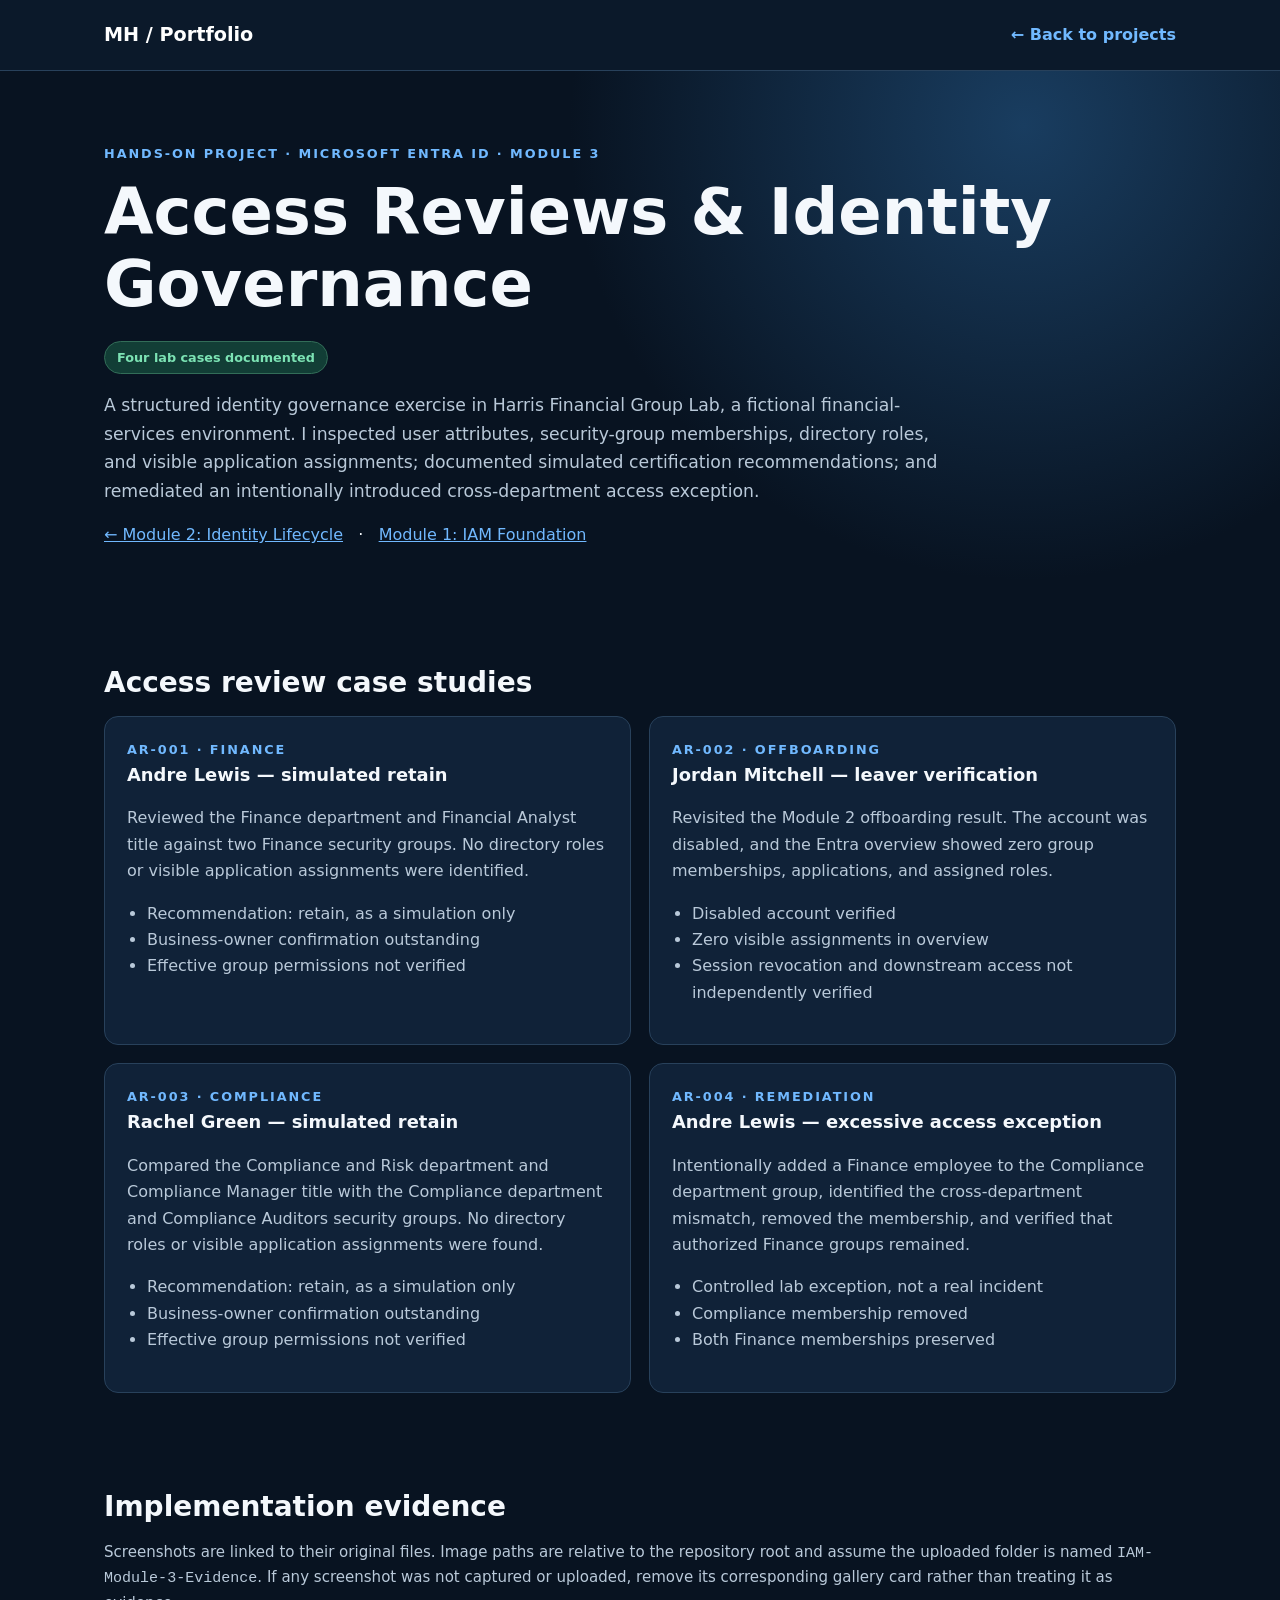
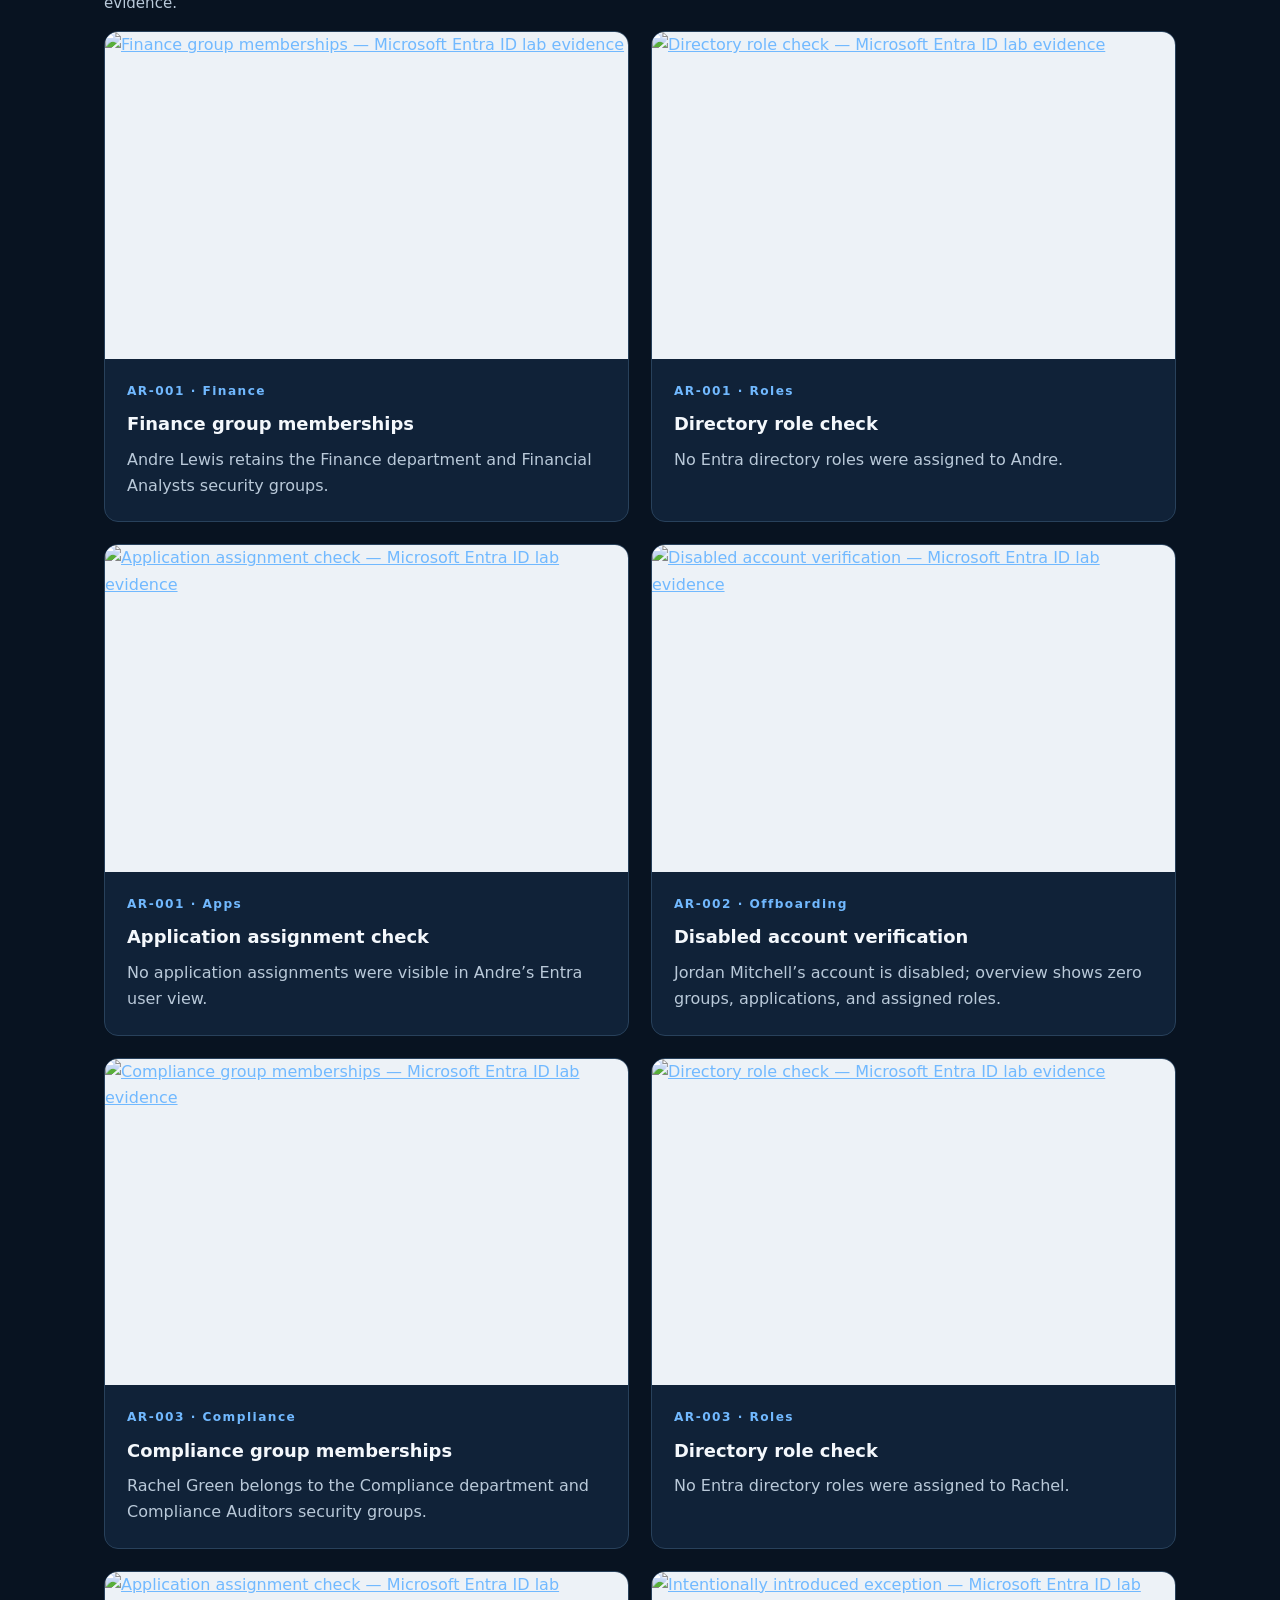
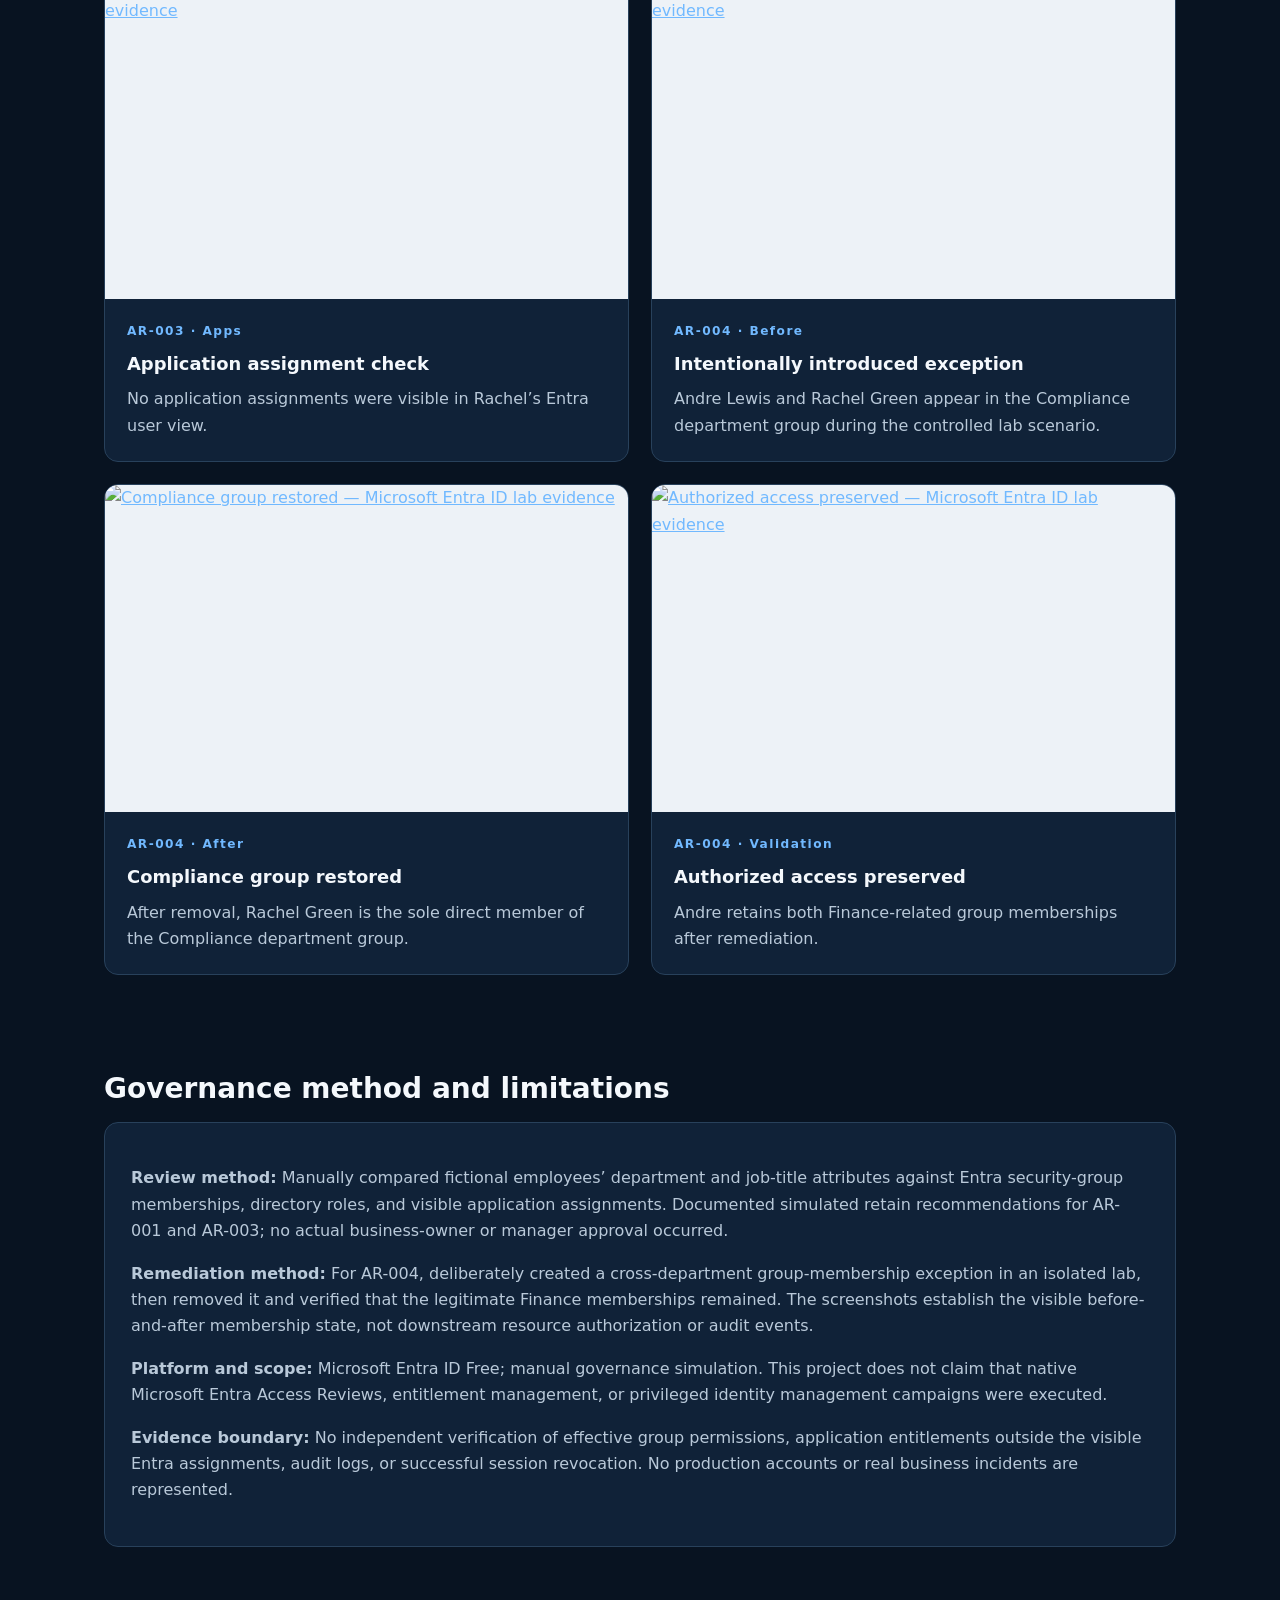
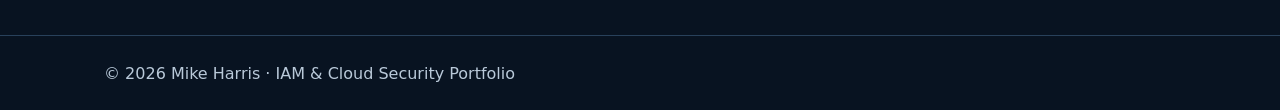
==== iam-governance.html @ 83b593e8 "Add files via upload" ====
<!DOCTYPE html>
<html lang="en"><head><meta charset="utf-8"><meta name="viewport" content="width=device-width, initial-scale=1"><meta name="description" content="Microsoft Entra ID Free simulated access certifications, offboarding verification, and least-privilege remediation with lab evidence."><title>IAM Module 3 — Access Reviews &amp; Identity Governance | Mike Harris</title><style>:root{color-scheme:dark;--bg:#081321;--card:#102238;--line:#28415b;--ink:#f4f8fc;--muted:#b9c9d9;--blue:#71b9ff;--green:#7ce3b4}*{box-sizing:border-box}body{margin:0;background:var(--bg);color:var(--ink);font:16px/1.65 system-ui,-apple-system,Segoe UI,Arial,sans-serif}a{color:var(--blue)}.wrap{max-width:1120px;margin:auto;padding:0 24px}header{border-bottom:1px solid var(--line);background:#0b192a}nav{min-height:70px;display:flex;justify-content:space-between;align-items:center;gap:16px}nav a{text-decoration:none;font-weight:700}.brand{font-size:1.2rem;color:white}.hero{padding:72px 0 52px;background:radial-gradient(circle at 80% 10%,#193d60 0,transparent 40%)}.kicker{text-transform:uppercase;letter-spacing:.15em;color:var(--blue);font-size:.8rem;font-weight:800}h1{font-size:clamp(2.2rem,5vw,4rem);line-height:1.13;margin:12px 0 20px}h2{font-size:1.75rem;line-height:1.25;margin:0 0 16px}h3{font-size:1.12rem;margin:0 0 8px}.intro{max-width:850px;color:var(--muted);font-size:1.08rem}.section{padding:48px 0}.panel,.shot,.step{background:var(--card);border:1px solid var(--line);border-radius:14px}.panel{padding:26px;color:var(--muted)}.steps{display:grid;grid-template-columns:repeat(2,minmax(0,1fr));gap:18px}.step{padding:22px}.step p,.step li{color:var(--muted)}.step ul{padding-left:20px}.gallery{display:grid;grid-template-columns:repeat(2,minmax(0,1fr));gap:22px}.shot{overflow:hidden}.shot a{display:block;background:#edf2f7}.shot img{display:block;width:100%;aspect-ratio:16/10;object-fit:contain}.shot .body{padding:22px}.shot .body p{margin:0;color:var(--muted)}.num{font-size:.76rem;letter-spacing:.12em;color:var(--blue);font-weight:800;margin-bottom:8px}.note{color:var(--muted);font-size:.94rem}.pill{display:inline-block;border:1px solid #326d58;background:#123e36;color:var(--green);padding:5px 12px;border-radius:99px;font-size:.8rem;font-weight:700}footer{margin-top:40px;border-top:1px solid var(--line);padding:25px 0;color:var(--muted)}:focus-visible{outline:3px solid var(--blue);outline-offset:3px}@media(max-width:760px){.gallery,.steps{grid-template-columns:1fr}.hero{padding-top:48px}}</style></head><body>
<header><nav class="wrap"><a class="brand" href="index.html">MH / Portfolio</a><a href="index.html#projects">← Back to projects</a></nav></header>
<main><section class="hero"><div class="wrap"><div class="kicker">Hands-on project · Microsoft Entra ID · Module 3</div><h1>Access Reviews &amp; Identity Governance</h1><span class="pill">Four lab cases documented</span><p class="intro">A structured identity governance exercise in Harris Financial Group Lab, a fictional financial-services environment. I inspected user attributes, security-group memberships, directory roles, and visible application assignments; documented simulated certification recommendations; and remediated an intentionally introduced cross-department access exception.</p><p><a href="iam-lifecycle.html">← Module 2: Identity Lifecycle</a> &nbsp; · &nbsp; <a href="iam-lab.html">Module 1: IAM Foundation</a></p></div></section>
<section class="section"><div class="wrap"><h2>Access review case studies</h2><div class="steps">
<article class="step"><div class="kicker">AR-001 · Finance</div><h3>Andre Lewis — simulated retain</h3><p>Reviewed the Finance department and Financial Analyst title against two Finance security groups. No directory roles or visible application assignments were identified.</p><ul><li>Recommendation: retain, as a simulation only</li><li>Business-owner confirmation outstanding</li><li>Effective group permissions not verified</li></ul></article>
<article class="step"><div class="kicker">AR-002 · Offboarding</div><h3>Jordan Mitchell — leaver verification</h3><p>Revisited the Module 2 offboarding result. The account was disabled, and the Entra overview showed zero group memberships, applications, and assigned roles.</p><ul><li>Disabled account verified</li><li>Zero visible assignments in overview</li><li>Session revocation and downstream access not independently verified</li></ul></article>
<article class="step"><div class="kicker">AR-003 · Compliance</div><h3>Rachel Green — simulated retain</h3><p>Compared the Compliance and Risk department and Compliance Manager title with the Compliance department and Compliance Auditors security groups. No directory roles or visible application assignments were found.</p><ul><li>Recommendation: retain, as a simulation only</li><li>Business-owner confirmation outstanding</li><li>Effective group permissions not verified</li></ul></article>
<article class="step"><div class="kicker">AR-004 · Remediation</div><h3>Andre Lewis — excessive access exception</h3><p>Intentionally added a Finance employee to the Compliance department group, identified the cross-department mismatch, removed the membership, and verified that authorized Finance groups remained.</p><ul><li>Controlled lab exception, not a real incident</li><li>Compliance membership removed</li><li>Both Finance memberships preserved</li></ul></article>
</div></div></section>
<section class="section"><div class="wrap"><h2>Implementation evidence</h2><p class="note">Screenshots are linked to their original files. Image paths are relative to the repository root and assume the uploaded folder is named <code>IAM-Module-3-Evidence</code>. If any screenshot was not captured or uploaded, remove its corresponding gallery card rather than treating it as evidence.</p><div class="gallery">
<article class="shot"><a href="IAM-Module-3-Evidence/ar001-finance-membership.png" target="_blank" rel="noopener noreferrer"><img src="IAM-Module-3-Evidence/ar001-finance-membership.png" loading="lazy" alt="Finance group memberships — Microsoft Entra ID lab evidence"></a><div class="body"><div class="num">AR-001 · Finance</div><h3>Finance group memberships</h3><p>Andre Lewis retains the Finance department and Financial Analysts security groups.</p></div></article>
<article class="shot"><a href="IAM-Module-3-Evidence/ar001-finance-roles.png" target="_blank" rel="noopener noreferrer"><img src="IAM-Module-3-Evidence/ar001-finance-roles.png" loading="lazy" alt="Directory role check — Microsoft Entra ID lab evidence"></a><div class="body"><div class="num">AR-001 · Roles</div><h3>Directory role check</h3><p>No Entra directory roles were assigned to Andre.</p></div></article>
<article class="shot"><a href="IAM-Module-3-Evidence/ar001-finance-apps.png" target="_blank" rel="noopener noreferrer"><img src="IAM-Module-3-Evidence/ar001-finance-apps.png" loading="lazy" alt="Application assignment check — Microsoft Entra ID lab evidence"></a><div class="body"><div class="num">AR-001 · Apps</div><h3>Application assignment check</h3><p>No application assignments were visible in Andre’s Entra user view.</p></div></article>
<article class="shot"><a href="IAM-Module-3-Evidence/ar002-disabled-account.png" target="_blank" rel="noopener noreferrer"><img src="IAM-Module-3-Evidence/ar002-disabled-account.png" loading="lazy" alt="Disabled account verification — Microsoft Entra ID lab evidence"></a><div class="body"><div class="num">AR-002 · Offboarding</div><h3>Disabled account verification</h3><p>Jordan Mitchell’s account is disabled; overview shows zero groups, applications, and assigned roles.</p></div></article>
<article class="shot"><a href="IAM-Module-3-Evidence/ar003-compliance-membership.png" target="_blank" rel="noopener noreferrer"><img src="IAM-Module-3-Evidence/ar003-compliance-membership.png" loading="lazy" alt="Compliance group memberships — Microsoft Entra ID lab evidence"></a><div class="body"><div class="num">AR-003 · Compliance</div><h3>Compliance group memberships</h3><p>Rachel Green belongs to the Compliance department and Compliance Auditors security groups.</p></div></article>
<article class="shot"><a href="IAM-Module-3-Evidence/ar003-compliance-roles.png" target="_blank" rel="noopener noreferrer"><img src="IAM-Module-3-Evidence/ar003-compliance-roles.png" loading="lazy" alt="Directory role check — Microsoft Entra ID lab evidence"></a><div class="body"><div class="num">AR-003 · Roles</div><h3>Directory role check</h3><p>No Entra directory roles were assigned to Rachel.</p></div></article>
<article class="shot"><a href="IAM-Module-3-Evidence/ar003-compliance-apps.png" target="_blank" rel="noopener noreferrer"><img src="IAM-Module-3-Evidence/ar003-compliance-apps.png" loading="lazy" alt="Application assignment check — Microsoft Entra ID lab evidence"></a><div class="body"><div class="num">AR-003 · Apps</div><h3>Application assignment check</h3><p>No application assignments were visible in Rachel’s Entra user view.</p></div></article>
<article class="shot"><a href="IAM-Module-3-Evidence/ar004-before-remediation.png" target="_blank" rel="noopener noreferrer"><img src="IAM-Module-3-Evidence/ar004-before-remediation.png" loading="lazy" alt="Intentionally introduced exception — Microsoft Entra ID lab evidence"></a><div class="body"><div class="num">AR-004 · Before</div><h3>Intentionally introduced exception</h3><p>Andre Lewis and Rachel Green appear in the Compliance department group during the controlled lab scenario.</p></div></article>
<article class="shot"><a href="IAM-Module-3-Evidence/ar004-after-remediation.png" target="_blank" rel="noopener noreferrer"><img src="IAM-Module-3-Evidence/ar004-after-remediation.png" loading="lazy" alt="Compliance group restored — Microsoft Entra ID lab evidence"></a><div class="body"><div class="num">AR-004 · After</div><h3>Compliance group restored</h3><p>After removal, Rachel Green is the sole direct member of the Compliance department group.</p></div></article>
<article class="shot"><a href="IAM-Module-3-Evidence/ar004-finance-verified.png" target="_blank" rel="noopener noreferrer"><img src="IAM-Module-3-Evidence/ar004-finance-verified.png" loading="lazy" alt="Authorized access preserved — Microsoft Entra ID lab evidence"></a><div class="body"><div class="num">AR-004 · Validation</div><h3>Authorized access preserved</h3><p>Andre retains both Finance-related group memberships after remediation.</p></div></article>
</div></div></section>
<section class="section"><div class="wrap"><h2>Governance method and limitations</h2><div class="panel"><p><strong>Review method:</strong> Manually compared fictional employees’ department and job-title attributes against Entra security-group memberships, directory roles, and visible application assignments. Documented simulated retain recommendations for AR-001 and AR-003; no actual business-owner or manager approval occurred.</p><p><strong>Remediation method:</strong> For AR-004, deliberately created a cross-department group-membership exception in an isolated lab, then removed it and verified that the legitimate Finance memberships remained. The screenshots establish the visible before-and-after membership state, not downstream resource authorization or audit events.</p><p><strong>Platform and scope:</strong> Microsoft Entra ID Free; manual governance simulation. This project does not claim that native Microsoft Entra Access Reviews, entitlement management, or privileged identity management campaigns were executed.</p><p><strong>Evidence boundary:</strong> No independent verification of effective group permissions, application entitlements outside the visible Entra assignments, audit logs, or successful session revocation. No production accounts or real business incidents are represented.</p></div></div></section></main>
<footer><div class="wrap">© 2026 Mike Harris · IAM &amp; Cloud Security Portfolio</div></footer></body></html>
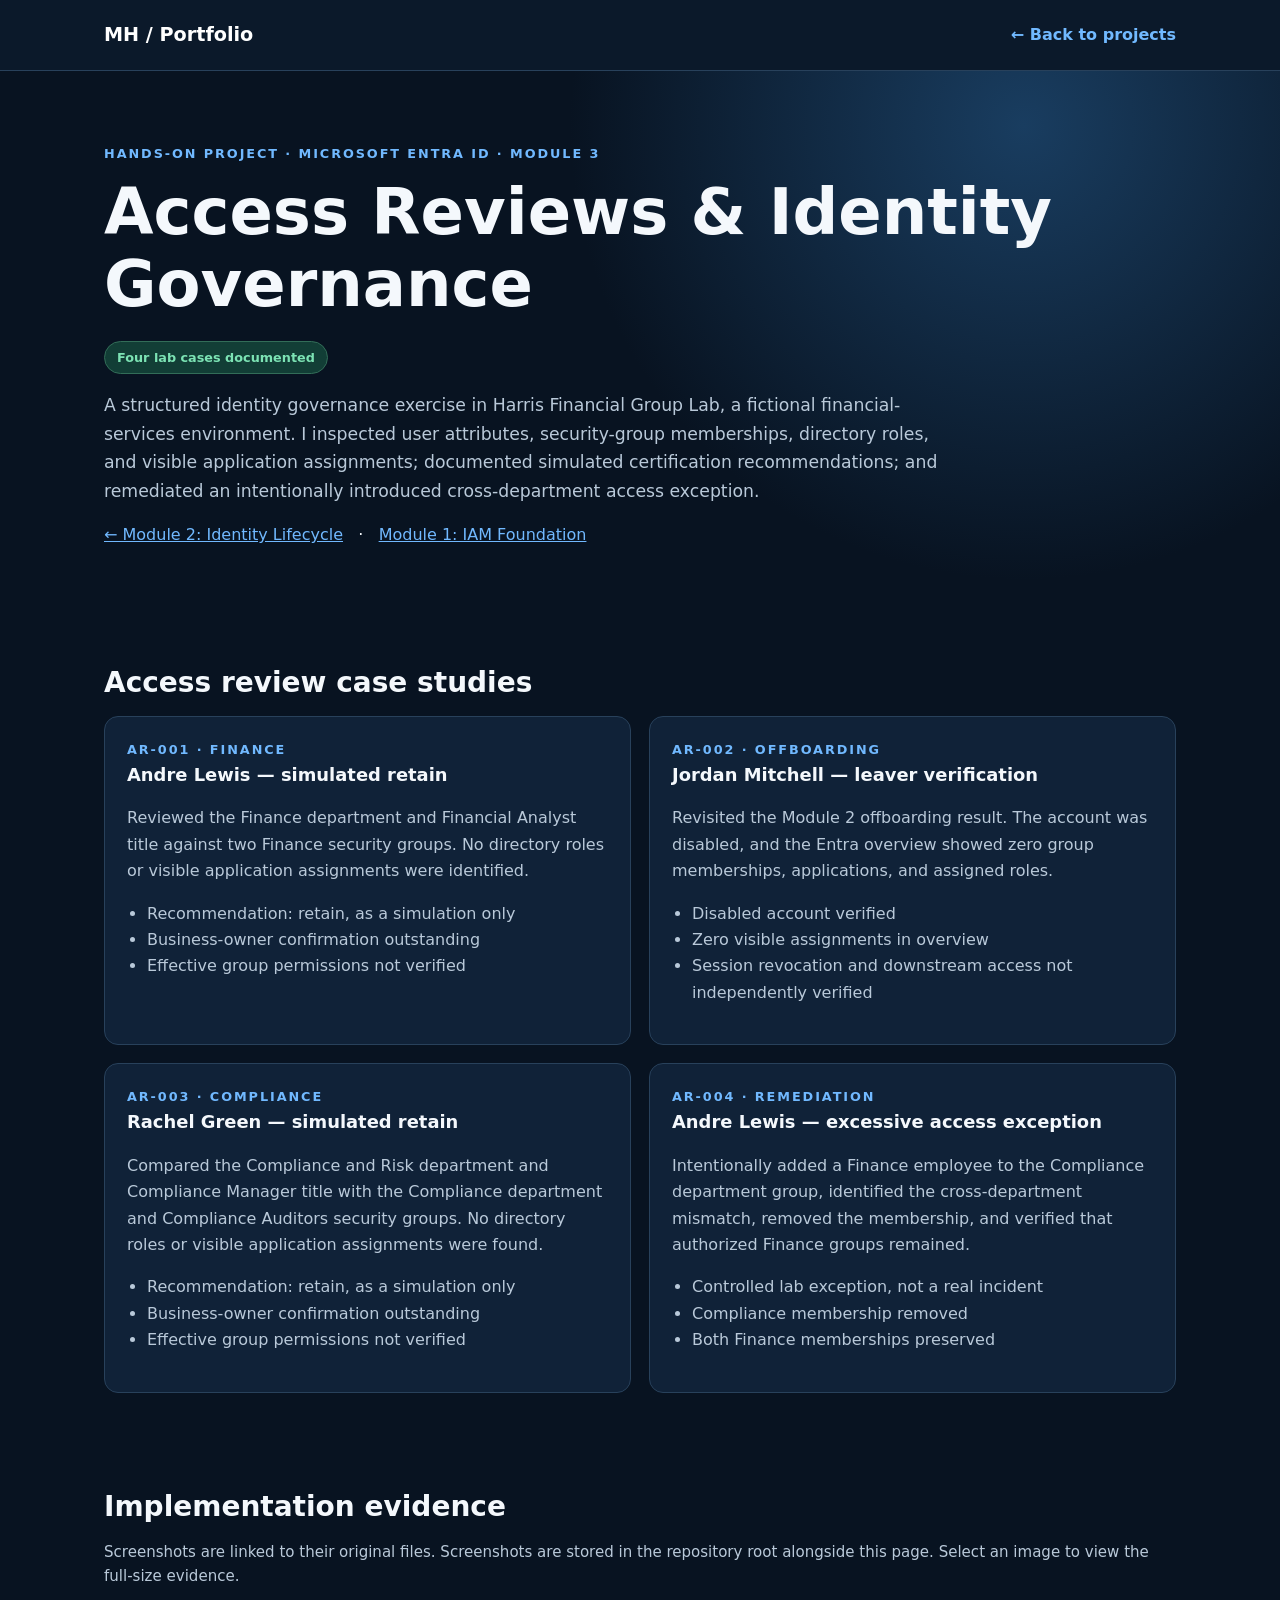
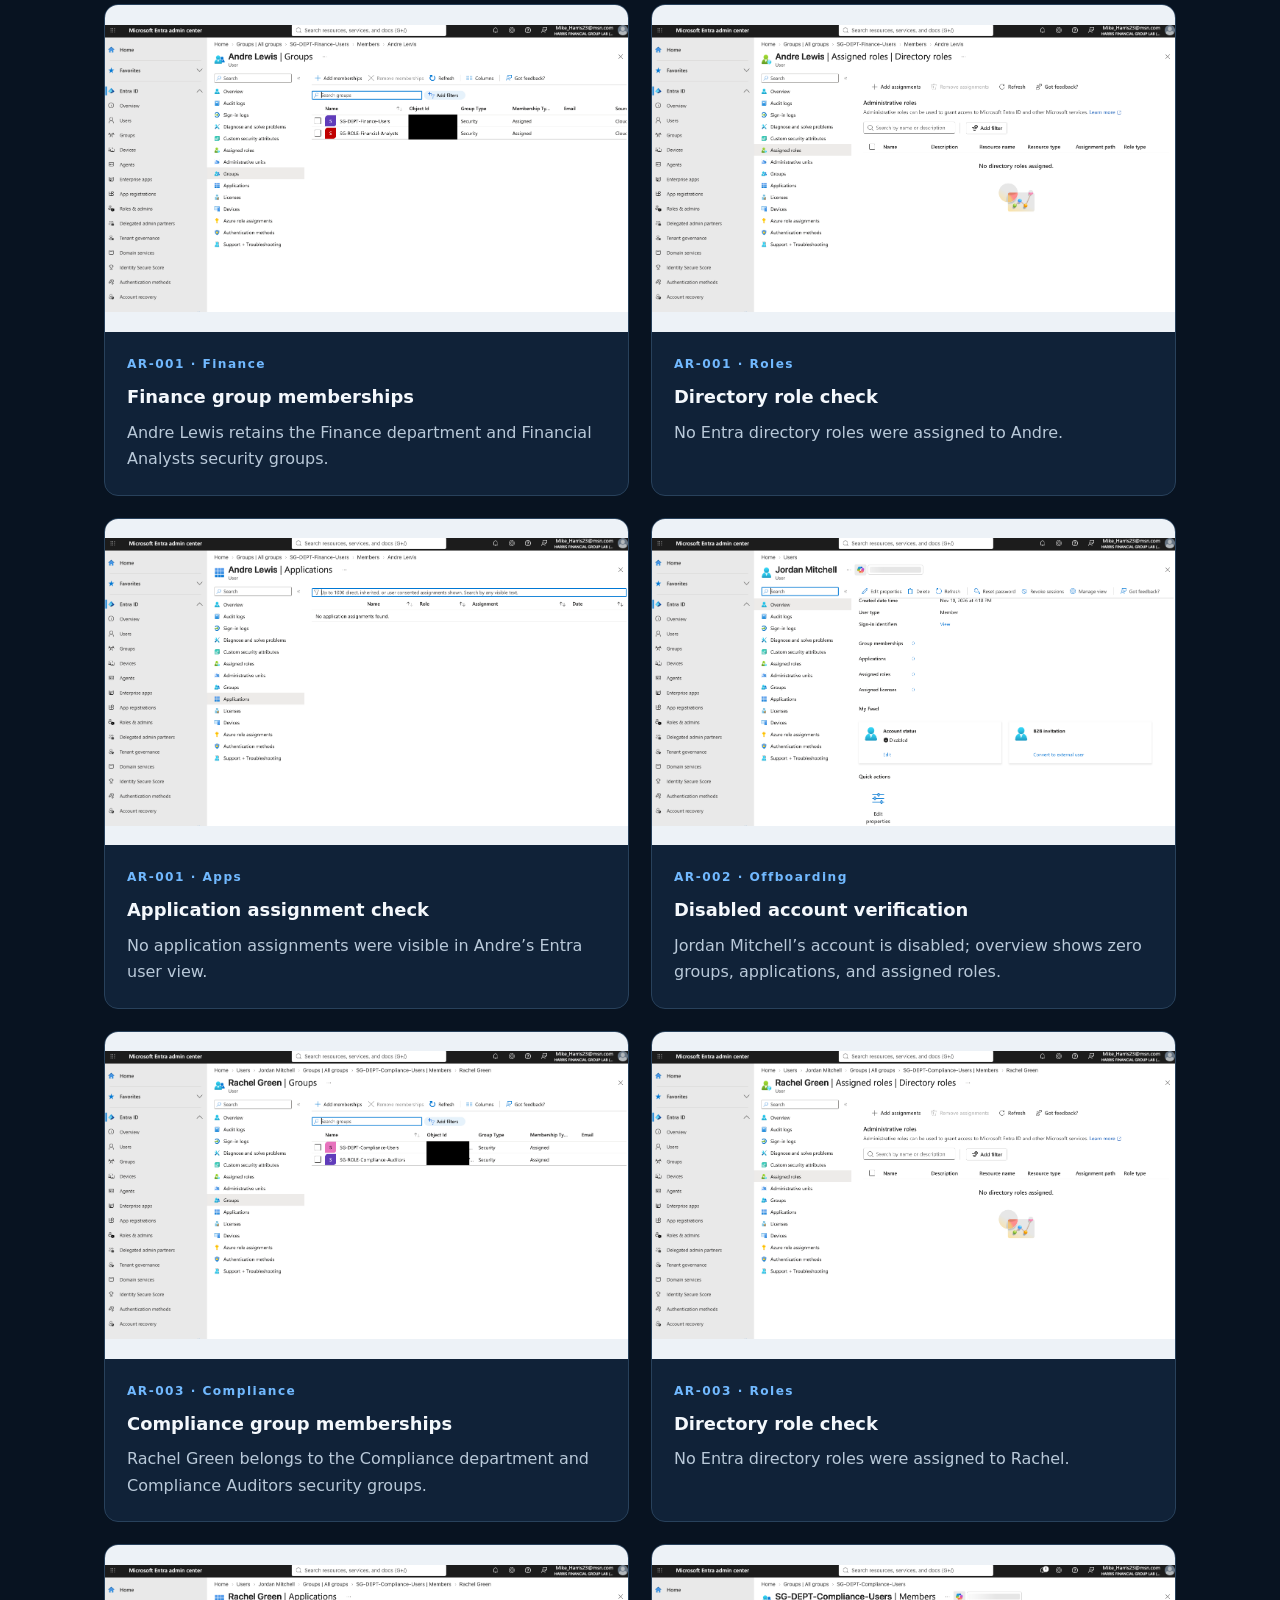
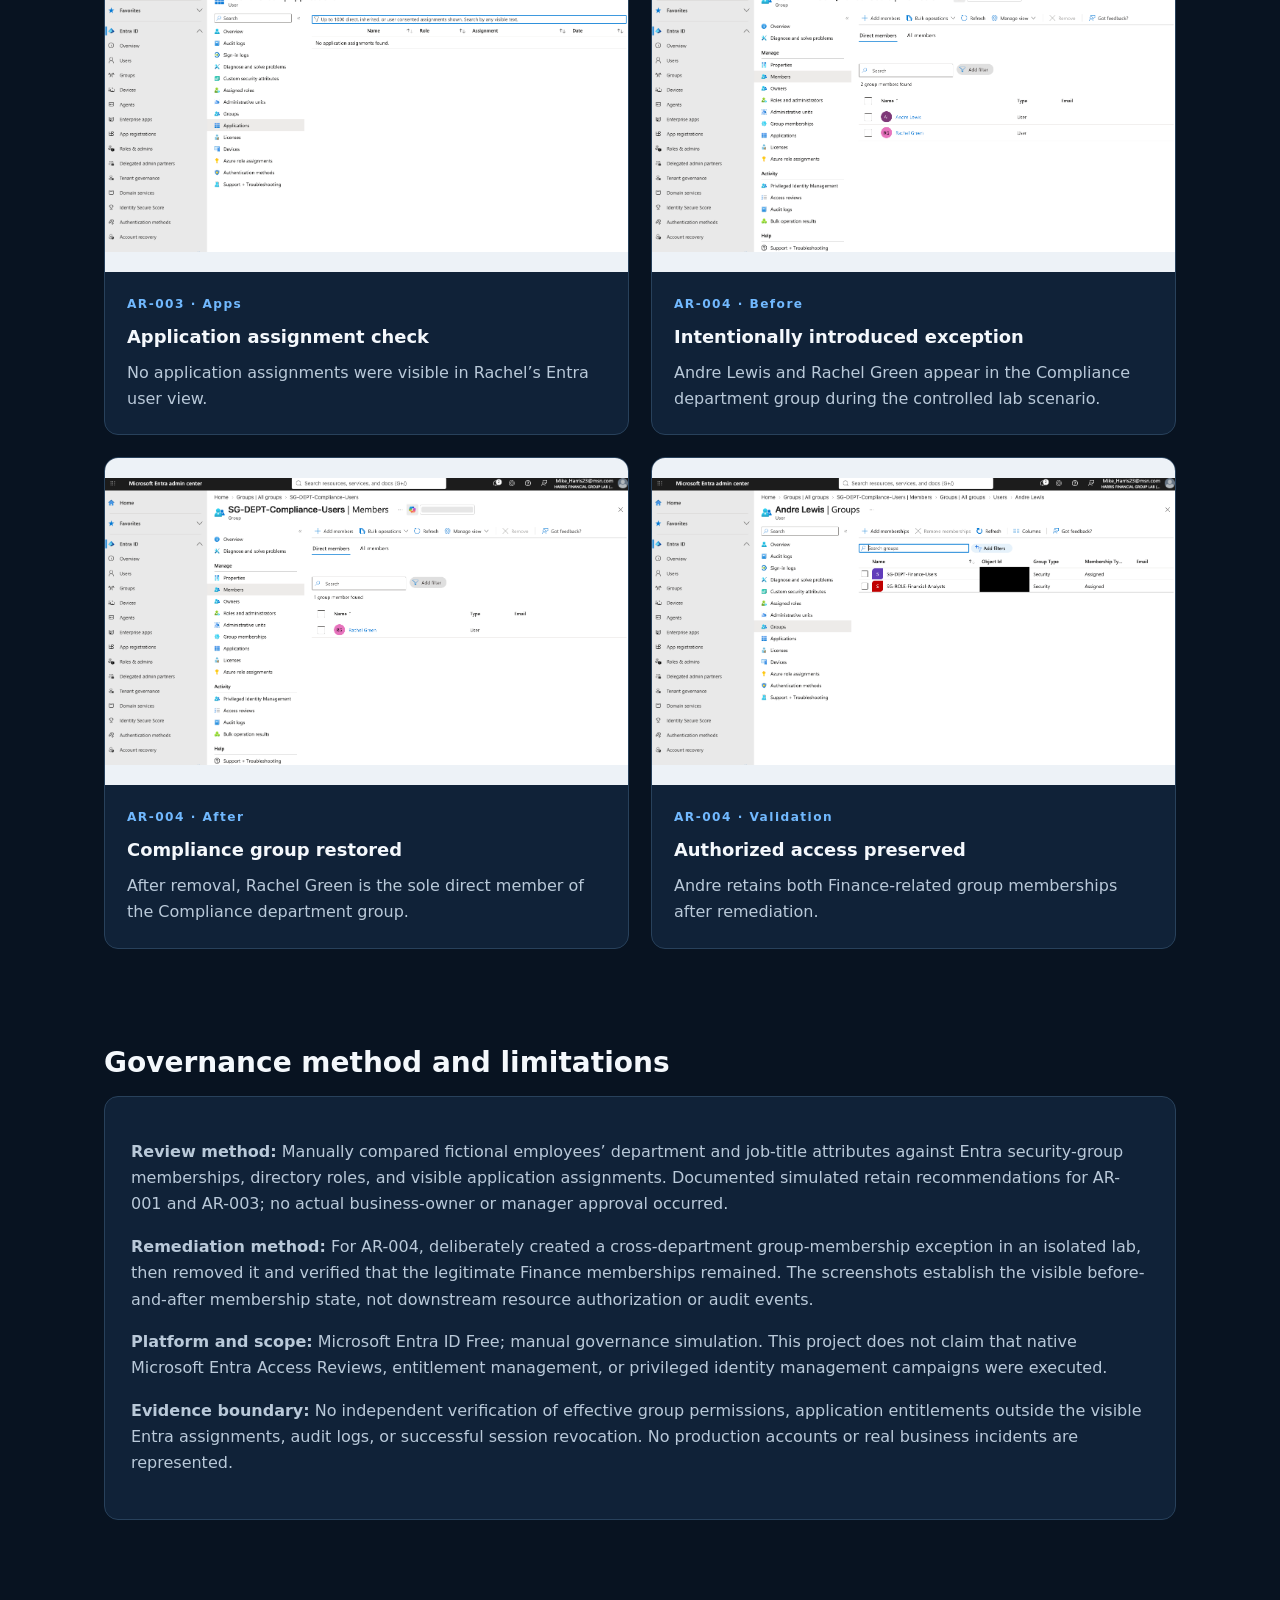
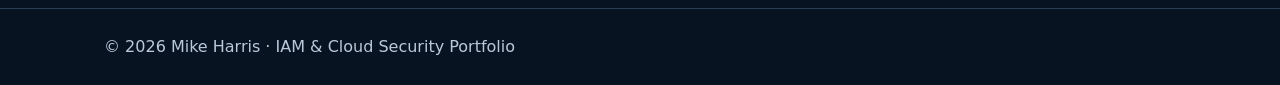
==== commit 1ff88762: "Add files via upload" ====
--- a/iam-governance.html
+++ b/iam-governance.html
@@ -8,17 +8,17 @@
 <article class="step"><div class="kicker">AR-003 · Compliance</div><h3>Rachel Green — simulated retain</h3><p>Compared the Compliance and Risk department and Compliance Manager title with the Compliance department and Compliance Auditors security groups. No directory roles or visible application assignments were found.</p><ul><li>Recommendation: retain, as a simulation only</li><li>Business-owner confirmation outstanding</li><li>Effective group permissions not verified</li></ul></article>
 <article class="step"><div class="kicker">AR-004 · Remediation</div><h3>Andre Lewis — excessive access exception</h3><p>Intentionally added a Finance employee to the Compliance department group, identified the cross-department mismatch, removed the membership, and verified that authorized Finance groups remained.</p><ul><li>Controlled lab exception, not a real incident</li><li>Compliance membership removed</li><li>Both Finance memberships preserved</li></ul></article>
 </div></div></section>
-<section class="section"><div class="wrap"><h2>Implementation evidence</h2><p class="note">Screenshots are linked to their original files. Image paths are relative to the repository root and assume the uploaded folder is named <code>IAM-Module-3-Evidence</code>. If any screenshot was not captured or uploaded, remove its corresponding gallery card rather than treating it as evidence.</p><div class="gallery">
-<article class="shot"><a href="IAM-Module-3-Evidence/ar001-finance-membership.png" target="_blank" rel="noopener noreferrer"><img src="IAM-Module-3-Evidence/ar001-finance-membership.png" loading="lazy" alt="Finance group memberships — Microsoft Entra ID lab evidence"></a><div class="body"><div class="num">AR-001 · Finance</div><h3>Finance group memberships</h3><p>Andre Lewis retains the Finance department and Financial Analysts security groups.</p></div></article>
-<article class="shot"><a href="IAM-Module-3-Evidence/ar001-finance-roles.png" target="_blank" rel="noopener noreferrer"><img src="IAM-Module-3-Evidence/ar001-finance-roles.png" loading="lazy" alt="Directory role check — Microsoft Entra ID lab evidence"></a><div class="body"><div class="num">AR-001 · Roles</div><h3>Directory role check</h3><p>No Entra directory roles were assigned to Andre.</p></div></article>
-<article class="shot"><a href="IAM-Module-3-Evidence/ar001-finance-apps.png" target="_blank" rel="noopener noreferrer"><img src="IAM-Module-3-Evidence/ar001-finance-apps.png" loading="lazy" alt="Application assignment check — Microsoft Entra ID lab evidence"></a><div class="body"><div class="num">AR-001 · Apps</div><h3>Application assignment check</h3><p>No application assignments were visible in Andre’s Entra user view.</p></div></article>
-<article class="shot"><a href="IAM-Module-3-Evidence/ar002-disabled-account.png" target="_blank" rel="noopener noreferrer"><img src="IAM-Module-3-Evidence/ar002-disabled-account.png" loading="lazy" alt="Disabled account verification — Microsoft Entra ID lab evidence"></a><div class="body"><div class="num">AR-002 · Offboarding</div><h3>Disabled account verification</h3><p>Jordan Mitchell’s account is disabled; overview shows zero groups, applications, and assigned roles.</p></div></article>
-<article class="shot"><a href="IAM-Module-3-Evidence/ar003-compliance-membership.png" target="_blank" rel="noopener noreferrer"><img src="IAM-Module-3-Evidence/ar003-compliance-membership.png" loading="lazy" alt="Compliance group memberships — Microsoft Entra ID lab evidence"></a><div class="body"><div class="num">AR-003 · Compliance</div><h3>Compliance group memberships</h3><p>Rachel Green belongs to the Compliance department and Compliance Auditors security groups.</p></div></article>
-<article class="shot"><a href="IAM-Module-3-Evidence/ar003-compliance-roles.png" target="_blank" rel="noopener noreferrer"><img src="IAM-Module-3-Evidence/ar003-compliance-roles.png" loading="lazy" alt="Directory role check — Microsoft Entra ID lab evidence"></a><div class="body"><div class="num">AR-003 · Roles</div><h3>Directory role check</h3><p>No Entra directory roles were assigned to Rachel.</p></div></article>
-<article class="shot"><a href="IAM-Module-3-Evidence/ar003-compliance-apps.png" target="_blank" rel="noopener noreferrer"><img src="IAM-Module-3-Evidence/ar003-compliance-apps.png" loading="lazy" alt="Application assignment check — Microsoft Entra ID lab evidence"></a><div class="body"><div class="num">AR-003 · Apps</div><h3>Application assignment check</h3><p>No application assignments were visible in Rachel’s Entra user view.</p></div></article>
-<article class="shot"><a href="IAM-Module-3-Evidence/ar004-before-remediation.png" target="_blank" rel="noopener noreferrer"><img src="IAM-Module-3-Evidence/ar004-before-remediation.png" loading="lazy" alt="Intentionally introduced exception — Microsoft Entra ID lab evidence"></a><div class="body"><div class="num">AR-004 · Before</div><h3>Intentionally introduced exception</h3><p>Andre Lewis and Rachel Green appear in the Compliance department group during the controlled lab scenario.</p></div></article>
-<article class="shot"><a href="IAM-Module-3-Evidence/ar004-after-remediation.png" target="_blank" rel="noopener noreferrer"><img src="IAM-Module-3-Evidence/ar004-after-remediation.png" loading="lazy" alt="Compliance group restored — Microsoft Entra ID lab evidence"></a><div class="body"><div class="num">AR-004 · After</div><h3>Compliance group restored</h3><p>After removal, Rachel Green is the sole direct member of the Compliance department group.</p></div></article>
-<article class="shot"><a href="IAM-Module-3-Evidence/ar004-finance-verified.png" target="_blank" rel="noopener noreferrer"><img src="IAM-Module-3-Evidence/ar004-finance-verified.png" loading="lazy" alt="Authorized access preserved — Microsoft Entra ID lab evidence"></a><div class="body"><div class="num">AR-004 · Validation</div><h3>Authorized access preserved</h3><p>Andre retains both Finance-related group memberships after remediation.</p></div></article>
+<section class="section"><div class="wrap"><h2>Implementation evidence</h2><p class="note">Screenshots are linked to their original files. Screenshots are stored in the repository root alongside this page. Select an image to view the full-size evidence.</p><div class="gallery">
+<article class="shot"><a href="ar001-finance-membership.png" target="_blank" rel="noopener noreferrer"><img src="ar001-finance-membership.png" loading="lazy" alt="Finance group memberships — Microsoft Entra ID lab evidence"></a><div class="body"><div class="num">AR-001 · Finance</div><h3>Finance group memberships</h3><p>Andre Lewis retains the Finance department and Financial Analysts security groups.</p></div></article>
+<article class="shot"><a href="ar001-finance-roles.png" target="_blank" rel="noopener noreferrer"><img src="ar001-finance-roles.png" loading="lazy" alt="Directory role check — Microsoft Entra ID lab evidence"></a><div class="body"><div class="num">AR-001 · Roles</div><h3>Directory role check</h3><p>No Entra directory roles were assigned to Andre.</p></div></article>
+<article class="shot"><a href="ar001-finance-apps.png" target="_blank" rel="noopener noreferrer"><img src="ar001-finance-apps.png" loading="lazy" alt="Application assignment check — Microsoft Entra ID lab evidence"></a><div class="body"><div class="num">AR-001 · Apps</div><h3>Application assignment check</h3><p>No application assignments were visible in Andre’s Entra user view.</p></div></article>
+<article class="shot"><a href="ar002-disabled-account.png" target="_blank" rel="noopener noreferrer"><img src="ar002-disabled-account.png" loading="lazy" alt="Disabled account verification — Microsoft Entra ID lab evidence"></a><div class="body"><div class="num">AR-002 · Offboarding</div><h3>Disabled account verification</h3><p>Jordan Mitchell’s account is disabled; overview shows zero groups, applications, and assigned roles.</p></div></article>
+<article class="shot"><a href="ar003-compliance-membership.png" target="_blank" rel="noopener noreferrer"><img src="ar003-compliance-membership.png" loading="lazy" alt="Compliance group memberships — Microsoft Entra ID lab evidence"></a><div class="body"><div class="num">AR-003 · Compliance</div><h3>Compliance group memberships</h3><p>Rachel Green belongs to the Compliance department and Compliance Auditors security groups.</p></div></article>
+<article class="shot"><a href="ar003-compliance-roles.png" target="_blank" rel="noopener noreferrer"><img src="ar003-compliance-roles.png" loading="lazy" alt="Directory role check — Microsoft Entra ID lab evidence"></a><div class="body"><div class="num">AR-003 · Roles</div><h3>Directory role check</h3><p>No Entra directory roles were assigned to Rachel.</p></div></article>
+<article class="shot"><a href="ar003-compliance-apps.png" target="_blank" rel="noopener noreferrer"><img src="ar003-compliance-apps.png" loading="lazy" alt="Application assignment check — Microsoft Entra ID lab evidence"></a><div class="body"><div class="num">AR-003 · Apps</div><h3>Application assignment check</h3><p>No application assignments were visible in Rachel’s Entra user view.</p></div></article>
+<article class="shot"><a href="ar004-before-remediation.png" target="_blank" rel="noopener noreferrer"><img src="ar004-before-remediation.png" loading="lazy" alt="Intentionally introduced exception — Microsoft Entra ID lab evidence"></a><div class="body"><div class="num">AR-004 · Before</div><h3>Intentionally introduced exception</h3><p>Andre Lewis and Rachel Green appear in the Compliance department group during the controlled lab scenario.</p></div></article>
+<article class="shot"><a href="ar004-after-remediation.png" target="_blank" rel="noopener noreferrer"><img src="ar004-after-remediation.png" loading="lazy" alt="Compliance group restored — Microsoft Entra ID lab evidence"></a><div class="body"><div class="num">AR-004 · After</div><h3>Compliance group restored</h3><p>After removal, Rachel Green is the sole direct member of the Compliance department group.</p></div></article>
+<article class="shot"><a href="ar004-finance-verified.png" target="_blank" rel="noopener noreferrer"><img src="ar004-finance-verified.png" loading="lazy" alt="Authorized access preserved — Microsoft Entra ID lab evidence"></a><div class="body"><div class="num">AR-004 · Validation</div><h3>Authorized access preserved</h3><p>Andre retains both Finance-related group memberships after remediation.</p></div></article>
 </div></div></section>
 <section class="section"><div class="wrap"><h2>Governance method and limitations</h2><div class="panel"><p><strong>Review method:</strong> Manually compared fictional employees’ department and job-title attributes against Entra security-group memberships, directory roles, and visible application assignments. Documented simulated retain recommendations for AR-001 and AR-003; no actual business-owner or manager approval occurred.</p><p><strong>Remediation method:</strong> For AR-004, deliberately created a cross-department group-membership exception in an isolated lab, then removed it and verified that the legitimate Finance memberships remained. The screenshots establish the visible before-and-after membership state, not downstream resource authorization or audit events.</p><p><strong>Platform and scope:</strong> Microsoft Entra ID Free; manual governance simulation. This project does not claim that native Microsoft Entra Access Reviews, entitlement management, or privileged identity management campaigns were executed.</p><p><strong>Evidence boundary:</strong> No independent verification of effective group permissions, application entitlements outside the visible Entra assignments, audit logs, or successful session revocation. No production accounts or real business incidents are represented.</p></div></div></section></main>
 <footer><div class="wrap">© 2026 Mike Harris · IAM &amp; Cloud Security Portfolio</div></footer></body></html>
